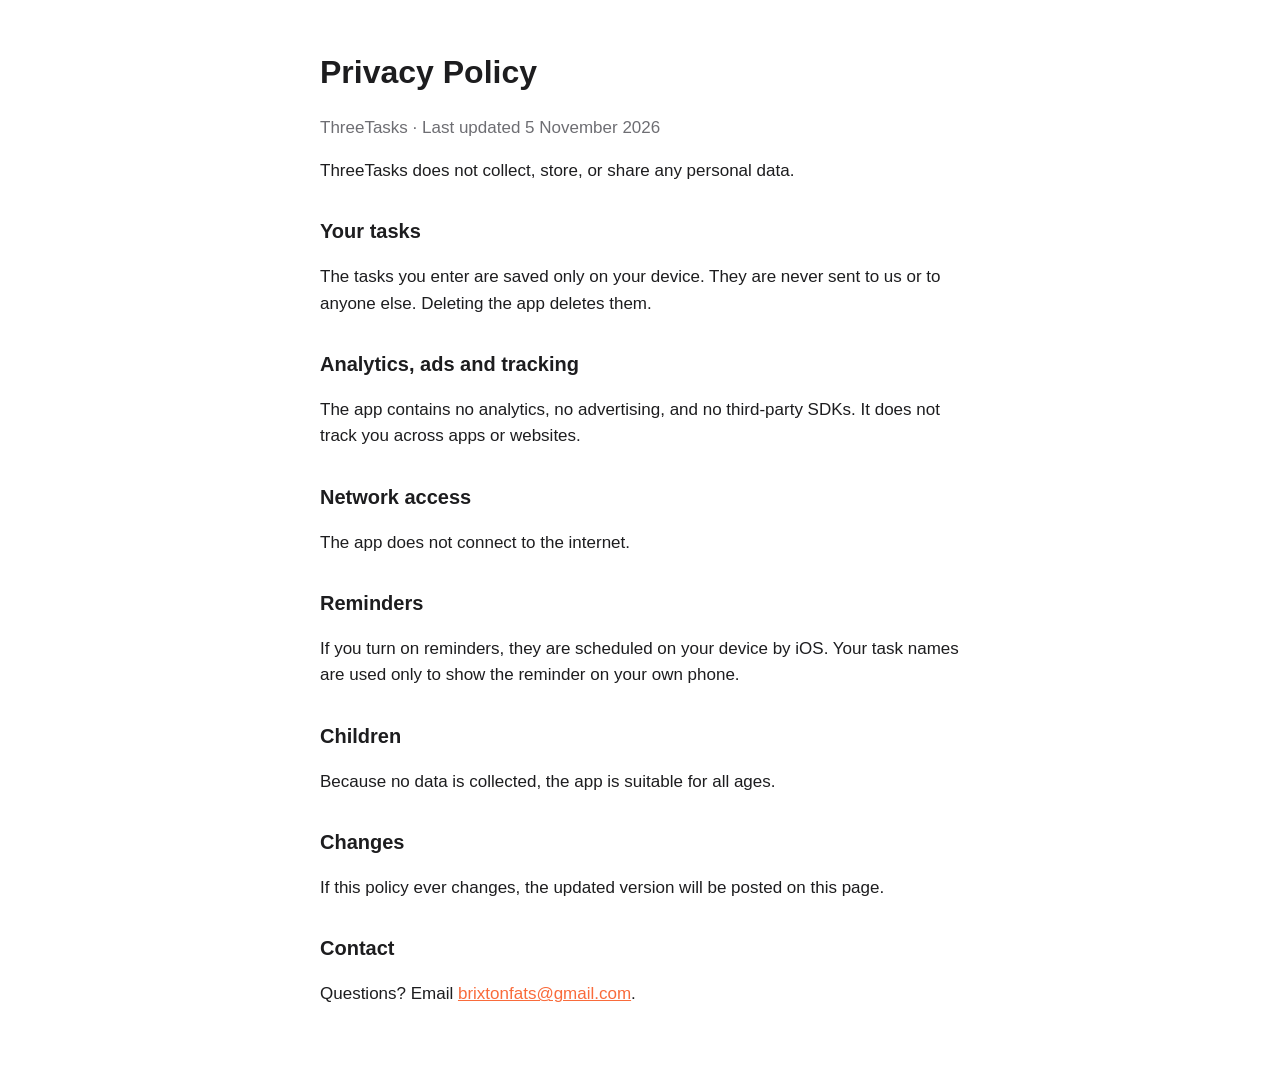
==== privacy.html @ a2756cae "Add files via upload" ====
<!doctype html>
<html lang="en">
<head>
<meta charset="utf-8">
<meta name="viewport" content="width=device-width, initial-scale=1">
<title>ThreeTasks – Privacy Policy</title>
<link rel="stylesheet" href="style.css">
</head>
<body><main>
<h1>Privacy Policy</h1>
<p class="muted">ThreeTasks · Last updated 5 November 2026</p>

<p>ThreeTasks does not collect, store, or share any personal data.</p>

<h2>Your tasks</h2>
<p>The tasks you enter are saved only on your device. They are never sent to us or to anyone else. Deleting the app deletes them.</p>

<h2>Analytics, ads and tracking</h2>
<p>The app contains no analytics, no advertising, and no third-party SDKs. It does not track you across apps or websites.</p>

<h2>Network access</h2>
<p>The app does not connect to the internet.</p>

<h2>Reminders</h2>
<p>If you turn on reminders, they are scheduled on your device by iOS. Your task names are used only to show the reminder on your own phone.</p>

<h2>Children</h2>
<p>Because no data is collected, the app is suitable for all ages.</p>

<h2>Changes</h2>
<p>If this policy ever changes, the updated version will be posted on this page.</p>

<h2>Contact</h2>
<p>Questions? Email <a href="mailto:brixtonfats@gmail.com">brixtonfats@gmail.com</a>.</p>
</main></body>
</html>
---- style.css ----
:root { --bg:#fff; --fg:#1d1d1f; --muted:#6e6e73; --accent:#f96b3b; }
@media (prefers-color-scheme: dark) { :root { --bg:#000; --fg:#f5f5f7; --muted:#a1a1a6; } }
body { margin:0; background:var(--bg); color:var(--fg); font:17px/1.55 -apple-system, BlinkMacSystemFont, "Helvetica Neue", sans-serif; }
main { max-width:640px; margin:0 auto; padding:48px 16px; }
h1 { font-size:32px; margin:0 0 4px; }
h2 { font-size:20px; margin-top:32px; }
.muted { color:var(--muted); }
a { color:var(--accent); }
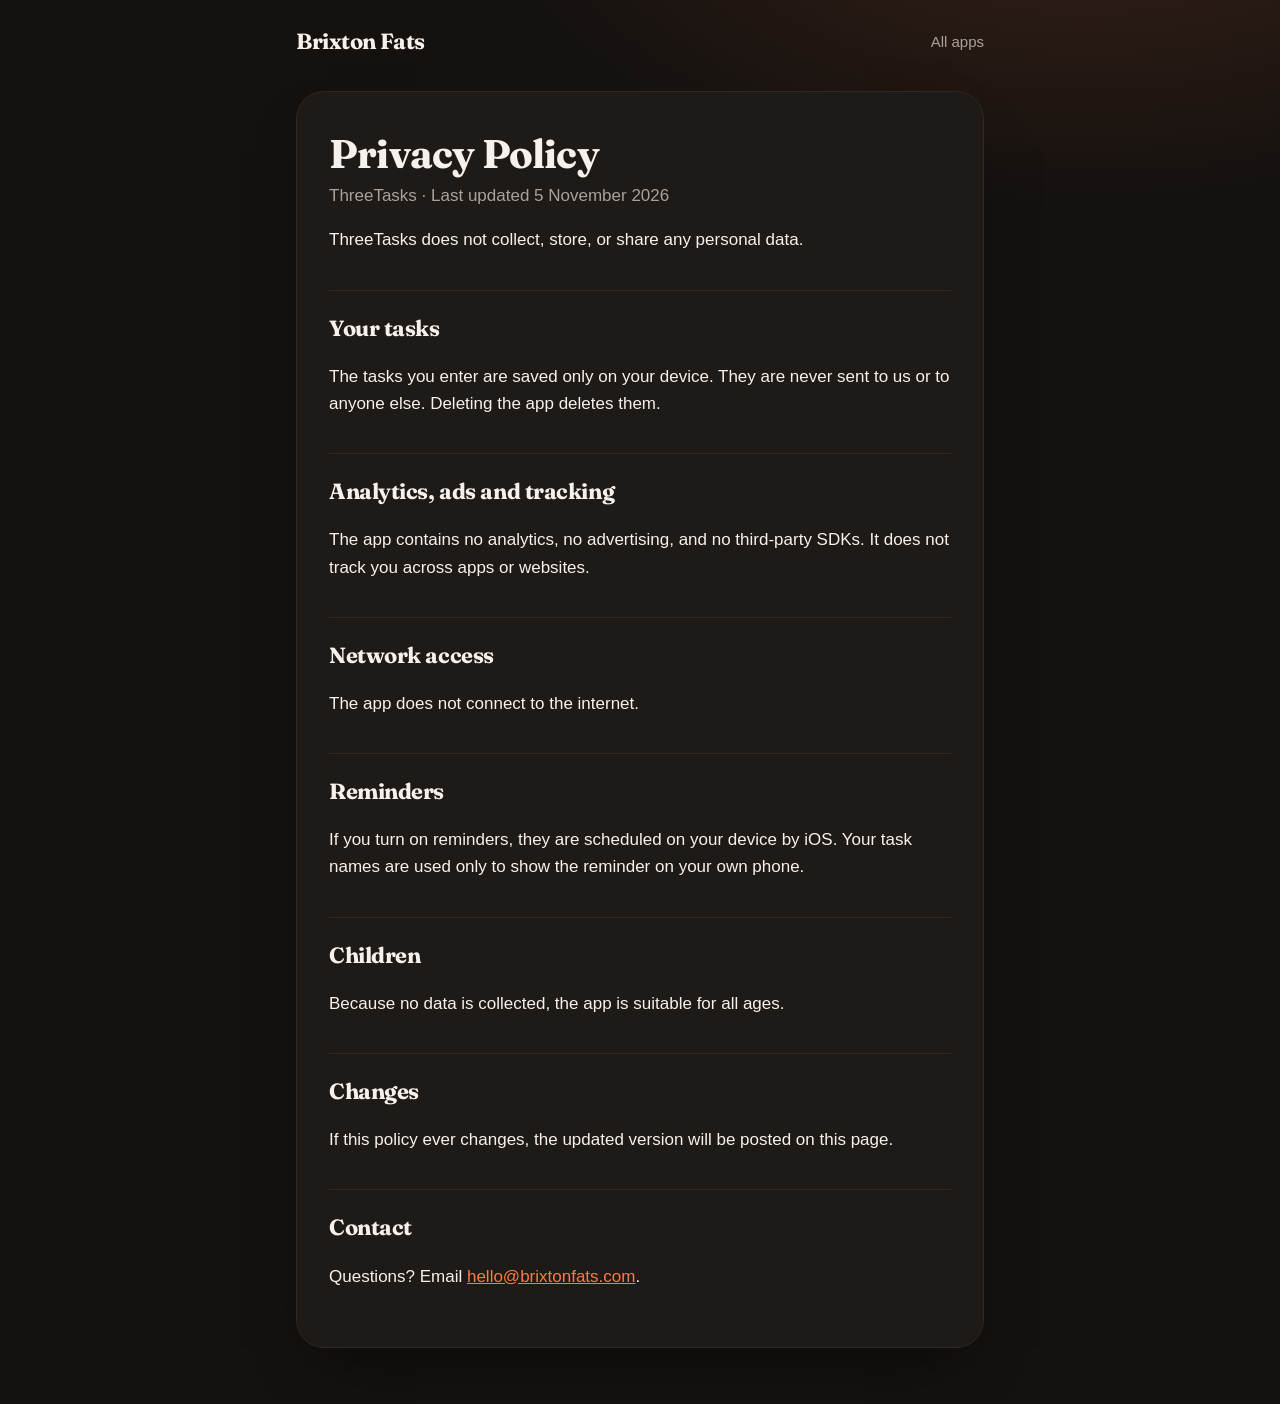
==== commit 725591f1: "Add files via upload" ====
--- a/privacy.html
+++ b/privacy.html
@@ -4,9 +4,14 @@
 <meta charset="utf-8">
 <meta name="viewport" content="width=device-width, initial-scale=1">
 <title>ThreeTasks – Privacy Policy</title>
+<link rel="preconnect" href="https://fonts.googleapis.com">
+<link rel="preconnect" href="https://fonts.gstatic.com" crossorigin>
+<link href="https://fonts.googleapis.com/css2?family=Fraunces:opsz,wght@9..144,600;9..144,700&display=swap" rel="stylesheet">
 <link rel="stylesheet" href="style.css">
 </head>
-<body><main>
+<body>
+<header class="top"><a class="wordmark" href="/">Brixton Fats</a><a class="back" href="/">All apps</a></header>
+<main>
 <h1>Privacy Policy</h1>
 <p class="muted">ThreeTasks · Last updated 5 November 2026</p>
 
@@ -31,6 +36,6 @@
 <p>If this policy ever changes, the updated version will be posted on this page.</p>
 
 <h2>Contact</h2>
-<p>Questions? Email <a href="mailto:brixtonfats@gmail.com">brixtonfats@gmail.com</a>.</p>
+<p>Questions? Email <a href="mailto:hello@brixtonfats.com">hello@brixtonfats.com</a>.</p>
 </main></body>
 </html>
--- a/style.css
+++ b/style.css
@@ -1,8 +1,41 @@
-:root { --bg:#fff; --fg:#1d1d1f; --muted:#6e6e73; --accent:#f96b3b; }
-@media (prefers-color-scheme: dark) { :root { --bg:#000; --fg:#f5f5f7; --muted:#a1a1a6; } }
-body { margin:0; background:var(--bg); color:var(--fg); font:17px/1.55 -apple-system, BlinkMacSystemFont, "Helvetica Neue", sans-serif; }
-main { max-width:640px; margin:0 auto; padding:48px 16px; }
-h1 { font-size:32px; margin:0 0 4px; }
-h2 { font-size:20px; margin-top:32px; }
-.muted { color:var(--muted); }
-a { color:var(--accent); }
+/* Matches brixtonfats.com: always dark. */
+:root {
+  color-scheme: dark;
+  --bg: #14110f;
+  --surface: #1e1a17;
+  --fg: #f6f1ec;
+  --muted: #a9a29b;
+  --line: #2e2823;
+  --accent: #ff7a45;
+  --glow: rgba(255, 122, 69, 0.16);
+}
+* { box-sizing: border-box; }
+body {
+  margin: 0;
+  background: radial-gradient(900px 500px at 85% -10%, var(--glow), transparent 70%), var(--bg);
+  color: var(--fg);
+  font: 17px/1.6 -apple-system, BlinkMacSystemFont, "Segoe UI", "Helvetica Neue", sans-serif;
+  -webkit-font-smoothing: antialiased;
+}
+a { color: var(--accent); }
+h1, h2, .wordmark { font-family: "Fraunces", Georgia, serif; letter-spacing: -0.02em; }
+
+.top { max-width: 720px; margin: 0 auto; padding: 24px 16px; display: flex; justify-content: space-between; align-items: center; }
+.wordmark { font-size: 22px; font-weight: 700; color: var(--fg); text-decoration: none; }
+.back { color: var(--muted); text-decoration: none; font-size: 15px; }
+.back:hover { color: var(--fg); }
+
+main {
+  max-width: 688px; margin: 8px auto 56px; padding: 40px 32px;
+  background: var(--surface); border: 1px solid var(--line); border-radius: 28px;
+  box-shadow: 0 30px 60px -30px rgba(0, 0, 0, 0.6);
+}
+h1 { font-size: 40px; line-height: 1.1; margin: 0 0 6px; }
+h2 { font-size: 22px; margin: 36px 0 8px; padding-top: 20px; border-top: 1px solid var(--line); }
+.muted { color: var(--muted); margin-top: 0; }
+strong { color: var(--fg); }
+
+@media (max-width: 720px) {
+  main { margin: 0 16px 40px; padding: 28px 20px; border-radius: 22px; }
+  h1 { font-size: 32px; }
+}
